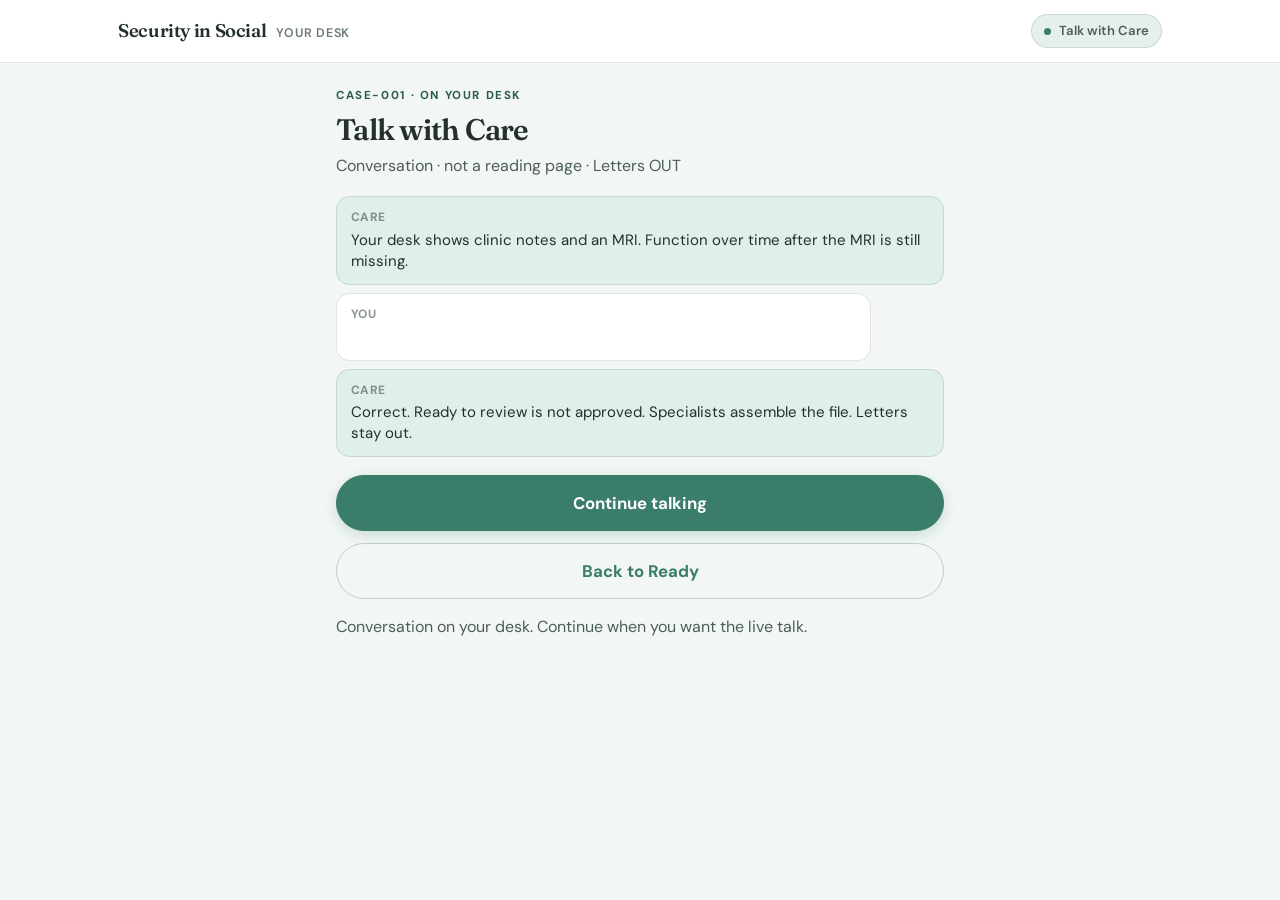
==== portal-pr23-sample-out-5f84300/tip-html/care-talk/index.html @ f51f2a20 "Soft CLEAR prove: Portal #23 SAMPLE-out tip 5f84300 Phone Ready, Care Talk, desk Ready Soft CLEAR PN" ====
<!DOCTYPE html>
<html lang="en">
<head>
  <meta charset="utf-8" />
  <meta name="viewport" content="width=device-width, initial-scale=1" />
  <title>Talk with Care. Security in Social</title>
  <link rel="stylesheet" href="../css/tokens.css" />
  <link rel="stylesheet" href="../css/desk.css" />
  <link rel="stylesheet" href="../css/desk-live.css" />
  <style>
    /* Care Soft Clinic wrap. Desk tokens. Not Campaign Ink. */
    .care-page { max-width: 40rem; margin: 1.5rem auto; padding: 0 1rem 2.5rem; }
    .care-lede { color: var(--muted); margin: 0 0 1.1rem; font-size: 1rem; }
    .card { background: var(--panel); border: 1px solid var(--line); border-radius: var(--radius); padding: 1.15rem 1.2rem; margin-bottom: 1rem; box-shadow: var(--shadow-quiet); }
    .card.pin { border: 2px solid var(--accent-deep); background: var(--panel); }
    .care-page h1 { font-family: var(--serif); color: var(--text); margin: 0 0 .4rem; font-size: 1.85rem; }
    .care-page h2 { font-family: var(--serif); margin: 0 0 .55rem; font-size: 1.28rem; color: var(--text); }
    .care-page h3 { font-family: var(--serif); margin: 1rem 0 .35rem; font-size: 1.05rem; }
    .care-page .actions { display: flex; flex-wrap: wrap; align-items: center; gap: .75rem; margin: 1rem 0 .35rem; }
    .care-page .btn:disabled { opacity: .55; cursor: wait; }
    .sub { color: var(--muted); font-size: 1rem; }
    .plain { font-size: 1.08rem; }
    .care-page a { color: var(--accent); font-weight: 700; }
    .err { color: var(--danger); font-weight: 600; }
    #widgetHost { position: relative; min-height: 12rem; overflow: hidden; }
    #widgetHost elevenlabs-convai {
      position: relative !important;
      inset: auto !important;
      top: auto !important;
      right: auto !important;
      bottom: auto !important;
      left: auto !important;
      display: block !important;
      width: 100%;
      min-height: 28rem;
      --elevenlabs-convai-widget-width: 100%;
      --elevenlabs-convai-widget-height: 28rem;
      z-index: 1;
    }
    .tag { display: inline-block; padding: .22rem .58rem; border-radius: 999px; font-size: .82rem; font-weight: 700; margin-right: .3rem; font-family: var(--sans); }
    .fail { background: var(--danger-soft); color: var(--danger); }
    .pass { background: var(--accent-soft); color: var(--accent-deep); }
    .gap { background: var(--accent-soft); color: var(--accent-deep); }
    .locked { background: var(--surface-2); color: var(--muted); }
    #aboutCard .status-row {
      display: flex;
      flex-wrap: wrap;
      gap: .45rem;
      margin: .35rem 0 .7rem;
      padding: 0;
      border: 0;
      background: transparent;
      grid-template-columns: none;
    }
    .talk-stage { position: relative; isolation: isolate; }
    #aiBadgeMute {
      display: none;
      position: absolute;
      top: 0;
      left: 0;
      right: 0;
      height: 3.4rem;
      z-index: 4;
      pointer-events: none;
      background: linear-gradient(to bottom, var(--panel) 62%, transparent);
    }
    #aiBadgeMute.is-on { display: block; }
    .care-page ul { margin: .35rem 0 .2rem; padding-left: 1.2rem; }
    .cite { display: block; margin-top: .25rem; color: var(--muted); font-size: 1rem; }
    .cite-quiet { color: var(--faint); font-size: .88rem; font-weight: 500; }
    .on-file { margin: .45rem 0 .2rem; color: var(--text); }
    .primary-gap { margin: .35rem 0 .7rem; padding: .65rem .75rem; border: 1px solid var(--line); border-radius: var(--radius); background: var(--surface-2); }
    .gap-ask { margin: .2rem 0 0; color: var(--muted); font-size: 1rem; }
    .meta { font-family: var(--sans); margin: .35rem 0 .7rem; }
    .field-lbl { display: block; font-size: .72rem; font-weight: 800; letter-spacing: .12em; text-transform: uppercase; color: var(--accent); margin: .85rem 0 .35rem; }
    .footer-lock { margin-top: .9rem; padding-top: .7rem; border-top: 1px solid var(--line); color: var(--muted); font-size: 1rem; }
    .care-page .kicker { margin: 0 0 8px; }
    .care-thread { margin: 0 0 18px; }
    .care-thread .care-msg { margin: 0 0 8px; padding: 12px 14px; border-radius: 14px; font-size: 15px; line-height: 1.4; }
    .care-thread .care-msg.specialist { background: var(--accent-soft); }
    .care-thread .care-msg.you { background: var(--panel); border: 1px solid var(--line); }
    .care-thread .who { display: block; font-size: 12px; font-weight: 700; letter-spacing: .04em; text-transform: uppercase; color: var(--muted); margin-bottom: 4px; }
    .care-actions { display: flex; flex-direction: column; gap: 10px; margin: 0 0 12px; }
    .care-actions .btn { width: 100%; text-decoration: none; }
    .care-page .talk-card[hidden],
    .care-page #aboutCard[hidden] { display: none !important; }
    .sr-only { position: absolute; width: 1px; height: 1px; padding: 0; margin: -1px; overflow: hidden; clip: rect(0,0,0,0); white-space: nowrap; border: 0; }
    .dock { border-top: 2px solid var(--text); background: var(--text); color: var(--surface-2); padding: .75rem 1rem; font-size: .85rem; border-radius: var(--radius); }
    .dock summary { cursor: pointer; color: var(--accent-bright); font-weight: 700; margin-bottom: .5rem; font-family: var(--sans); }
    pre { margin: 0; white-space: pre-wrap; overflow: auto; max-height: 220px; }
  </style>
<style id="soft-clear-sample-out">.sample-mark,.sample-mark *{display:none!important;visibility:hidden!important;opacity:0!important;font-size:0!important;width:0!important;height:0!important;overflow:hidden!important}</style></head>
<body>
  <div class="sample-mark" aria-hidden="true"></div>
  <header class="desk-top">
    <div class="desk-top-inner">
      <a class="brand" href="/">
        <span class="brand-mark">Security&nbsp;in&nbsp;Social</span>
        <span class="brand-sub">Your desk</span>
      </a>
      <div class="case-pill"><span class="dot" aria-hidden="true"></span><span id="carePill">Talk with Care</span></div>
    </div>
  </header>
  <main class="care-page">
    <p class="kicker" id="careCaseKicker">CASE-001 · on your desk</p>
    <h1>Talk with Care</h1>
    <p class="care-lede">Conversation · not a reading page · Letters OUT</p>
    <div id="careThread" class="care-thread">
      <div class="care-msg specialist"><span class="who">Care</span>Your desk shows clinic notes and an MRI. Function over time after the MRI is still missing.</div>
      <div class="care-msg you"><span class="who">You</span>So this is not ready to release?</div>
      <div class="care-msg specialist"><span class="who">Care</span>Correct. Ready to review is not approved. Specialists assemble the file. Letters stay out.</div>
    </div>
    <p class="plain" id="talkOpener" hidden>Your desk shows clinic notes and an MRI. Function over time after the MRI is still missing.</p>
    <p class="sub" id="talkSub" hidden>Conversation on this desk. Letters stay out. Ready to review is not approved.</p>
    <div class="actions care-actions">
      <button type="button" class="btn btn-primary" id="startBtn">Continue talking</button>
      <a class="btn btn-ghost" id="deskLink" href="/#CASE-001/packet">Back to Ready</a>
    </div>
    <p id="status" class="sub">Conversation on your desk. Continue when you want the live talk.</p>
    <p id="err" class="err" hidden></p>
    <div class="card pin" id="aboutCard" hidden>
      <h2>Staff packet board</h2>
      <p class="sub">Staff packet board.</p>
    </div>
    <script src="/care-talk/about-boot.js"></script>
    <div class="card talk-card" id="talkCard" hidden>
      <h2 class="sr-only">Live talk</h2>
      <div class="talk-stage">
        <div id="aiBadgeMute" hidden aria-hidden="true"></div>
        <div id="widgetHost"></div>
      </div>
    </div>
  </main>
  <script type="module">
    import { SAMPLE_IDS, samplePacketFor } from './sample-sot.js';

    const AGENT_ID = 'agent_7301m2nw7hg0eh4tzkef4v064ggr';
    const CONVAI_SRC = 'https://unpkg.com/@elevenlabs/convai-widget-embed';
    const FORGE_PACKET_KEY = 'sis-care-packet-brief-v1';
    const PORTAL_PACKET_KEY = 'sis-portal-packet-context-v1';
    const PACKET_BRIEF_MAX = 6000;
    const CARE_TEXT_CONTENTS = {
      main_label: 'Talk with Care',
      start_call: 'Continue talking',
      start_chat: 'Message Care',
      send_message: 'Send',
      new_call: 'New talk',
      end_call: 'End talk',
      mute_microphone: 'Mute microphone',
      text_mode: 'Switch to text',
      voice_mode: 'Switch to voice',
      switched_to_text_mode: 'Switched to text',
      switched_to_voice_mode: 'Switched to voice',
      collapse: 'Close',
      expand: 'Open',
      listening_status: 'Listening',
      speaking_status: 'Care is talking',
      connecting_status: 'Connecting',
      chatting_status: 'Talk with Care',
      queue_waiting_status: 'Care is busy right now. We will connect you as soon as possible.',
      queue_waiting_status_short: 'Waiting',
      user_ended_conversation: 'You ended the talk',
      agent_ended_conversation: 'The talk ended',
      agent_working: 'Working…',
      agent_done: 'Completed',
      agent_error: 'Something went wrong',
      typing_indicator: 'Care is typing…',
    };
    const CARE_EMPTY_FIRST_MESSAGE = 'Pages not visible yet. We cannot see your file yet. We will not invent pages or findings.';

    function mutePublicCopy(s) {
      let t = String(s ?? '');
      if (!t) return t;
      const clinician = 'physi' + 'cian';
      const lock = 'sign' + '-off';
      const clin = 'doc' + 'tor';
      t = t.replace(new RegExp('\\b' + clinician + 's?\\b', 'gi'), 'specialists');
      t = t.replace(/\bMD\/DO\b/g, 'specialists');
      t = t.replace(new RegExp('\\bMD ' + lock, 'gi'), 'specialist review');
      t = t.replace(new RegExp(lock + 's?', 'gi'), 'review');
      t = t.replace(/\bsign offs?\b/gi, 'review');
      t = t.replace(new RegExp('\\b' + 'att' + 'estations?\\b', 'gi'), 'review');
      t = t.replace(new RegExp('\\b' + 'att' + 'est\\b', 'gi'), 'review');
      t = t.replace(new RegExp('a ' + clin + ' still has to [^.]*\\.?', 'gi'), 'Specialists assemble and review this file.');
      t = t.replace(new RegExp(clin + ' review still required', 'gi'), 'specialists still need to review');
      t = t.replace(new RegExp('locked until a ' + clin + ' reviews(?: it)?', 'gi'), 'locked until specialists review');
      t = t.replace(new RegExp('until a ' + clin + ' reviews(?: it)?', 'gi'), 'until specialists review');
      t = t.replace(new RegExp('Nothing is sent until a ' + clin + ' reviews it', 'gi'), 'Nothing is sent until specialists review it');
      t = t.replace(new RegExp('\\b' + clin + ' statement', 'gi'), 'treating-clinic statement');
      return t;
    }
    // Care lock — exact underscore names. Do not camelCase these.
    const CARE_LOCK_KEYS = [
      'has_packet',
      'case_id',
      'packet_brief',
      'glance_summary',
      'packet_gaps',
      'gaps_status',
      'support_status',
      'sample',
      'letters',
    ];
    const statusEl = document.getElementById('status');
    const errEl = document.getElementById('err');
    const btn = document.getElementById('startBtn');
    const host = document.getElementById('widgetHost');

    function staffMode() {
      try { return new URLSearchParams(location.search).get('staff') === '1'; } catch (e) { return false; }
    }
    function staffDockEl() {
      if (!staffMode()) {
        const extra = document.querySelector('details.dock');
        if (extra) extra.remove();
        return null;
      }
      let el = document.getElementById('dock');
      if (el) return el;
      const wrap = document.createElement('details');
      wrap.className = 'dock';
      wrap.innerHTML = '<summary>Staff debug (optional)</summary><pre id="dock">{}</pre>';
      document.querySelector('main').appendChild(wrap);
      return document.getElementById('dock');
    }

    function esc(s) {
      return String(s ?? '').replace(/&/g, '&amp;').replace(/</g, '&lt;').replace(/"/g, '&quot;');
    }

    function dockWrite(obj) {
      const el = staffDockEl();
      if (!el) return;
      el.textContent = JSON.stringify(obj, null, 2);
    }

    function honestChipPlain(payload, caseId) {
      const pages = pagesExist(payload);
      const boardPlain = payload && payload.board && payload.board.supportStatus;
      const storedPlain = payload && payload.supportStatusPlain;
      const status = (payload && (payload.support_status || payload.supportStatus)) || '';
      let plain = boardPlain || storedPlain || '';
      if (!plain) {
        if (status === 'PASS') plain = 'Ready to check';
        else if (status === 'NEEDS_RECORDS') plain = 'Needs more records';
        else if (status === 'FAIL') plain = pages ? 'Needs more records' : 'Still reading';
      }
      if (pages) {
        if (plain === 'Ready to check' || status === 'PASS') return 'Ready to check';
        return 'Needs more records';
      }
      return 'Still reading';
    }

    function statusChipPlain(plain) {
      const t = String(plain || '');
      if (!t) return '';
      let cls = 'locked';
      if (t === 'Ready to check') cls = 'pass';
      else if (t === 'Needs more records') cls = 'gap';
      else if (t === 'Still reading') cls = 'fail';
      return '<span class="tag ' + cls + '">' + esc(t) + '</span>';
    }

    function oneChipFromPayload(payload) {
      return statusChipPlain(honestChipPlain(payload, payloadCaseId(payload)));
    }

    function isSampleId(raw) {
      const t = String(raw || '').trim().toUpperCase();
      return SAMPLE_IDS.includes(t);
    }

    function payloadIsUpload(payload, caseId) {
      if (!payload) return false;
      if (payload.sample === false || payload.sample === 'false') return true;
      const id = normalizeCaseId(payloadCaseId(payload) || caseId);
      if (!id) return false;
      return !isSampleId(id);
    }

    function pagesExist(payload) {
      if (!payload) return false;
      const count = Number.isFinite(payload.exhibitCount) ? payload.exhibitCount : 0;
      const labels = payload.exhibitLabels || [];
      const cites = payload.exhibitCites || [];
      return count > 0 || labels.length > 0 || cites.length > 0;
    }

    function filenameFromPayload(payload) {
      if (!payload) return '';
      const labels = (payload.exhibitLabels || []).filter(Boolean);
      if (labels.length) return String(labels[0]);
      const brief = String(payload.packet_brief || '');
      const numbered = brief.match(/(?:^|\n)\s*1\.\s+([^\n(]+)/);
      if (numbered) return numbered[1].trim();
      const glance = brief.match(/on this device:\s*([^\n.]+)/i);
      if (glance) return glance[1].split(',')[0].trim();
      const filesLine = brief.match(/Files?:\s*([^\n]+)/i);
      if (filesLine) return filesLine[1].split(',')[0].trim();
      return '';
    }

    function formatCite(cite) {
      if (!cite) return 'Not in this packet';
      if (cite.notInPacket) return 'Not in this packet';
      const parts = [cite.everydayName, cite.sourceName, cite.date].filter(Boolean);
      return parts.length ? parts.join(', ') : 'Not in this packet';
    }
    function formatCiteMiddot(cite) {
      if (!cite || cite.notInPacket) return 'Not in this packet';
      const parts = [cite.everydayName, cite.sourceName, cite.date].filter(Boolean);
      return parts.length ? parts.join(' · ') : 'Not in this packet';
    }
    function formatCiteMiddotList(cites) {
      if (!cites || !cites.length) return 'Not in this packet';
      const seen = {};
      const parts = [];
      cites.forEach((cite) => {
        const line = formatCiteMiddot(cite);
        if (line && line !== 'Not in this packet' && !seen[line]) { seen[line] = 1; parts.push(line); }
      });
      return parts.join('; ') || 'Not in this packet';
    }
    function secondaryExIds(cites) {
      const seen = {};
      const ids = [];
      (cites || []).forEach((cite) => {
        const id = cite && cite.id;
        if (!id || !/^EX-/i.test(id) || seen[id]) return;
        seen[id] = 1;
        ids.push(id);
      });
      return ids;
    }
    function quietExHtml(cites) {
      const ids = secondaryExIds(cites);
      return ids.length ? ' <span class="cite-quiet">' + esc(ids.join(', ')) + '</span>' : '';
    }
    function formatCiteList(cites) {
      if (!cites || !cites.length) return 'Not in this packet';
      const seen = {};
      const parts = [];
      cites.forEach((cite) => {
        const line = formatCite(cite);
        if (line && line !== 'Not in this packet' && !seen[line]) { seen[line] = 1; parts.push(line); }
      });
      return parts.join('; ') || 'Not in this packet';
    }
    function gapPlain(x) {
      if (!x) return '';
      if (typeof x === 'string') return mutePublicCopy(x);
      return mutePublicCopy(x.plain || '');
    }
    function gapCites(x) {
      if (!x || typeof x === 'string') return [];
      return x.cites || [];
    }
    function everydayLabelLine(x) {
      if (!x) return '';
      if (typeof x === 'string') {
        if (/^EX-\d+/i.test(x.trim())) return '';
        return mutePublicCopy(x);
      }
      return formatCite(x);
    }
    function primaryGapOf(payload) {
      const board = payload && payload.board;
      const face = payload && payload.readyFace;
      if (face && face.stillMissing && face.stillMissing.plain) return face.stillMissing;
      if (board && board.stillMissing && board.stillMissing.plain) return board.stillMissing;
      return (board && board.topGaps && board.topGaps[0]) || (payload && payload.topGaps && payload.topGaps[0]) || null;
    }
    function fileShowsOf(payload) {
      const board = payload && payload.board;
      const face = payload && payload.readyFace;
      return (face && face.fileShows) || (board && board.fileShows) || [];
    }
    function onFileCiteLine(payload) {
      const shows = fileShowsOf(payload);
      if (shows.length) return formatCiteList(shows);
      const cites = [];
      const board = payload && payload.board;
      (board && board.supported || []).forEach((row) => {
        (row.cites || []).forEach((cite) => { cites.push(cite); });
      });
      if (!cites.length && payload && payload.exhibitCites) {
        (payload.exhibitCites || []).forEach((cite) => { cites.push(cite); });
      }
      return formatCiteList(cites);
    }
    function talkOpenerLine(payload) {
      if (!payload || !pagesExist(payload) || honestChipPlain(payload) === 'Still reading') {
        return CARE_EMPTY_FIRST_MESSAGE;
      }
      const id = normalizeCaseId(payloadCaseId(payload));
      if (id === 'CASE-001' && !payloadIsUpload(payload, id)) {
        return 'Your desk shows clinic notes and an MRI. Function over time after the MRI is still missing.';
      }
      const shows = fileShowsOf(payload);
      const top = primaryGapOf(payload);
      let line = 'Your desk shows pages in this file.';
      if (shows.length) line = 'Your desk shows ' + formatCiteMiddotList(shows) + '.';
      else {
        const onFile = onFileCiteLine(payload);
        if (onFile && onFile !== 'Not in this packet') line = 'Your desk shows ' + onFile + '.';
      }
      if (top) line += ' ' + gapPlain(top).replace(/\.$/, '') + ' is still missing.';
      return line.replace(/ {2,}/g, ' ').trim();
    }
    function gatherLine(payload) {
      const id = normalizeCaseId(payloadCaseId(payload));
      if (id === 'CASE-001' && !payloadIsUpload(payload, id)) {
        return 'Upload clinic notes that show how you function over time after the MRI.';
      }
      const top = primaryGapOf(payload);
      if (!top || typeof top === 'string') return 'One next gather step. Not a clinical opinion.';
      return top.note || top.uploadAsk || 'One next gather step. Not a clinical opinion.';
    }
    function firstMessageFor(payload) {
      if (!payload || !pagesExist(payload) || honestChipPlain(payload) === 'Still reading') {
        return CARE_EMPTY_FIRST_MESSAGE;
      }
      const gather = gatherLine(payload);
      return talkOpenerLine(payload) + (gather ? ' Next: ' + gather : '');
    }
    function honestSupportEnum(payload) {
      if (!payload || !pagesExist(payload)) return 'FAIL';
      if (honestChipPlain(payload) === 'Ready to check') return 'PASS';
      return 'NEEDS_RECORDS';
    }
    function honestGapsEnum(payload) {
      if (!payload || !pagesExist(payload)) return 'FAIL';
      const raw = String(payload.gaps_status || payload.gapsStatus || '');
      if (raw === 'PASS') return 'PASS';
      return 'NEEDS_RECORDS';
    }
    function listPrimaryGap(x) {
      if (!x) return '<p class="sub">No extra missing-record list on this sample.</p>';
      const plain = gapPlain(x);
      const cites = gapCites(x);
      const note = (x && typeof x === 'object' && x.note) ? x.note : '';
      const ask = (x && typeof x === 'object' && x.uploadAsk) ? x.uploadAsk : '';
      const citeLine = cites.length
        ? '<span class="cite">' + esc(formatCiteList(cites)) + quietExHtml(cites) + '</span>'
        : (note ? '<span class="cite">' + esc(note) + '</span>' : '<span class="cite">Not in this packet</span>');
      return '<div class="primary-gap"><p class="plain"><strong>' + esc(plain) + '</strong></p>' + citeLine +
        (ask && !note ? '<p class="gap-ask">What to upload: ' + esc(ask) + '</p>' : '') + '</div>';
    }
    function listFileShows(payload) {
      const shows = fileShowsOf(payload);
      if (!shows.length) return '';
      return '<ul>' + shows.map((cite) => {
        const meta = [cite.sourceName, cite.date].filter(Boolean).join(' · ');
        return '<li><strong>' + esc(cite.everydayName || 'Record page') + '</strong>' + (meta ? ' ' + esc(meta) : '') + '</li>';
      }).join('') + '</ul>';
    }
    function listEveryday(arr) {
      if (!arr || !arr.length) return '';
      const lines = arr.map(everydayLabelLine).filter(Boolean);
      if (!lines.length) return '';
      return '<ul>' + lines.map((x) => '<li>' + esc(x) + '</li>').join('') + '</ul>';
    }

    function clip(s, n) {
      const t = String(s ?? '');
      if (!n || t.length <= n) return t;
      return t.slice(0, n - 1) + '…';
    }

    function readJson(key) {
      try {
        const raw = JSON.parse(sessionStorage.getItem(key) || 'null');
        if (!raw || typeof raw !== 'object' || Array.isArray(raw)) return null;
        return raw;
      } catch (e) {
        return null;
      }
    }

    function payloadCaseId(raw) {
      return raw && (raw.caseId || raw.case_id) || null;
    }

    function normalizeCaseId(raw) {
      const t = String(raw || '').trim().toUpperCase();
      if (!t) return null;
      if (isSampleId(t)) return t;
      if (/^[A-Z0-9][A-Z0-9._-]{0,63}$/.test(t)) return t;
      return null;
    }

    function packetAttached(raw) {
      if (!raw) return false;
      if (raw.has_packet === true || raw.has_packet === 'true') return true;
      return !!(raw.packet_brief && raw.packet_brief !== 'NONE');
    }

    function readStoredPayload(queryCase) {
      let raw = readJson(FORGE_PACKET_KEY);
      let sourceKey = FORGE_PACKET_KEY;
      if (!raw) {
        raw = readJson(PORTAL_PACKET_KEY);
        sourceKey = PORTAL_PACKET_KEY;
      }
      if (!raw) return { payload: null, sourceKey: null, reason: 'missing_context' };
      const id = normalizeCaseId(payloadCaseId(raw));
      if (id && id !== queryCase) return { payload: null, sourceKey, reason: 'case_mismatch' };
      if (!packetAttached(raw)) return { payload: null, sourceKey, reason: 'no_packet' };
      return { payload: raw, sourceKey, reason: 'ok' };
    }

    // Prefer Forge key. Portal key is a thin Soft CLEAR mirror.
    // SAMPLE ?case= always fills About: storage if matching, else desk SoT fallback.
    // Upload ?case= (UPLOAD / ZDR / non-SAMPLE) uses storage brief only — never SAMPLE SoT.
    // Empty path (no ?case=) stays empty — has_packet=false / packet_brief=NONE.
    function readPacketContext() {
      const params = new URLSearchParams(location.search);
      const queryCase = normalizeCaseId(params.get('case'));
      if (!queryCase) {
        return { payload: null, queryCase: null, reason: 'no_case', sourceKey: null };
      }
      const stored = readStoredPayload(queryCase);
      if (stored.payload) {
        return { payload: stored.payload, queryCase, reason: stored.reason, sourceKey: stored.sourceKey };
      }
      if (isSampleId(queryCase)) {
        const sot = samplePacketFor(queryCase);
        if (sot) {
          return { payload: sot, queryCase, reason: 'sot_fallback', sourceKey: 'sample_sot' };
        }
      }
      return { payload: null, queryCase, reason: stored.reason || 'missing_context', sourceKey: stored.sourceKey };
    }

    function paintThread(payload) {
      const thread = document.getElementById('careThread');
      const kicker = document.getElementById('careCaseKicker');
      const pill = document.getElementById('carePill');
      const deskLink = document.getElementById('deskLink');
      const id = normalizeCaseId(payloadCaseId(payload)) || payloadCaseId(payload) || '';
      const sample = !(payload && payloadIsUpload(payload, id));
      const mark = sample ? '' : '';
      if (kicker) kicker.textContent = id ? (id + ' · on your desk') : 'On your desk';
      if (pill) pill.textContent = (id || 'Talk with Care') + (sample ? '' : '');
      if (deskLink) deskLink.href = id ? ('/#' + encodeURIComponent(id) + '/packet') : '/';
      if (!thread) return;
      function bubble(who, text, kind) {
        return '<div class="care-msg ' + kind + '"><span class="who">' + esc(who) + '</span>' + esc(text) + '</div>';
      }
      if (!payload || !pagesExist(payload) || honestChipPlain(payload) === 'Still reading') {
        thread.innerHTML =
          bubble('Care' + mark, 'Pages not visible yet. We cannot see your file yet. Letters stay out.', 'specialist') +
          bubble('You' + mark, 'Why does it say not ready to release?', 'you') +
          bubble('Care' + mark, 'Ready to review is not approved. We will not invent pages or findings.', 'specialist');
        return;
      }
      if (id === 'CASE-001' && sample) {
        thread.innerHTML =
          bubble('Care', 'Your desk shows clinic notes and an MRI. Function over time after the MRI is still missing.', 'specialist') +
          bubble('You', 'So this is not ready to release?', 'you') +
          bubble('Care', 'Correct. Ready to review is not approved. Specialists assemble the file. Letters stay out.', 'specialist');
        return;
      }
      thread.innerHTML =
        bubble('Care' + mark, talkOpenerLine(payload), 'specialist') +
        bubble('You' + mark, 'So this is not ready to release?', 'you') +
        bubble('Care' + mark, 'Correct. Ready to review is not approved. Specialists assemble the file. Letters stay out.', 'specialist');
    }
    function renderAbout(payload) {
      paintThread(payload);
      const el = document.getElementById('aboutCard');
      const deskLink = document.getElementById('deskLink');
      if (!el) return;
      if (!staffMode()) {
        el.hidden = true;
        el.setAttribute('hidden', 'hidden');
        return;
      }
      el.hidden = false;
      el.removeAttribute('hidden');
      if (!payload) {
        el.className = 'card';
        el.innerHTML =
          '<h2>About this review</h2>' +
          '<p class="sub">Pages not visible yet. We cannot see your file yet.</p>';
        if (deskLink) deskLink.href = '/';
        return;
      }
      const caseId = normalizeCaseId(payloadCaseId(payload)) || payloadCaseId(payload);
      const upload = payloadIsUpload(payload, caseId);
      const extracting = !pagesExist(payload) || honestChipPlain(payload) === 'Still reading';
      const notes = extracting
        ? CARE_EMPTY_FIRST_MESSAGE
        : mutePublicCopy(payload.supportabilityNotes || talkOpenerLine(payload));
      const top = extracting ? null : primaryGapOf(payload);
      const showsHtml = extracting ? '' : listFileShows(payload);
      const labels = extracting ? [] : (payload.exhibitCites && payload.exhibitCites.length
        ? payload.exhibitCites
        : (payload.exhibitLabels || []).filter(Boolean));
      const count = extracting ? 0 : (Number.isFinite(payload.exhibitCount) ? payload.exhibitCount : labels.length);
      const chips = oneChipFromPayload(payload);
      const back = '/#' + encodeURIComponent(caseId || '') + '/packet';
      const mark = upload ? 'this-device file' : 'this packet';
      const packetWord = upload ? 'this packet' : 'this packet';
      const footerMark = upload ? '' : '';
      const missingHtml = extracting
        ? '<p class="sub">Pages not visible yet. No invented EX codes. No invented findings.</p>'
        : listPrimaryGap(top);
      el.className = 'card pin';
      el.innerHTML =
        '<h2>Staff packet board</h2>' +
        '<p class="meta plain"><strong>' + esc(caseId) + '</strong> · ' + esc(mark) + '</p>' +
        (notes ? '<p class="plain">' + esc(notes) + '</p>' : '') +
        (chips ? '<div class="status-row">' + chips + '</div>' : '') +
        (showsHtml ? '<span class="field-lbl">What the file shows</span>' + showsHtml : '') +
        '<span class="field-lbl">Still missing</span>' +
        missingHtml +
        '<p class="plain">Ready to review is not approved. Extracted is not verified.</p>' +
        (extracting ? '' : '<p class="plain"><strong>' + esc(String(count)) + '</strong> file' + (count === 1 ? '' : 's') + ' in ' + packetWord + '</p>') +
        (labels.length ? listEveryday(labels) : '') +
        '<p class="footer-lock">Letters: <span class="tag locked">OUT</span>' + footerMark + '</p>';
      if (deskLink) deskLink.href = back;
    }

    function strVar(value, fallback) {
      if (value == null || value === '') return fallback;
      return String(value);
    }

    function lockCareVars(raw) {
      const out = {};
      CARE_LOCK_KEYS.forEach((k) => {
        out[k] = strVar(raw[k], k === 'has_packet' ? 'false' : k === 'letters' ? 'OUT' : k === 'sample' ? 'true' : 'NONE');
      });
      out.letters = 'OUT';
      if (out.sample !== 'false') out.sample = 'true';
      if (out.has_packet !== 'true') out.has_packet = 'false';
      return out;
    }

    function buildDynamicVars(payload) {
      if (!payload) {
        return lockCareVars({
          has_packet: 'false',
          case_id: 'NONE',
          packet_brief: 'NONE',
          glance_summary: 'NONE',
          packet_gaps: 'NONE',
          gaps_status: 'NONE',
          support_status: 'NONE',
          sample: 'true',
          letters: 'OUT',
        });
      }
      const brief = mutePublicCopy(clip(payload.packet_brief, PACKET_BRIEF_MAX));
      return lockCareVars({
        has_packet: 'true',
        case_id: strVar(payloadCaseId(payload), 'NONE'),
        packet_brief: brief && brief !== 'NONE' ? brief : 'NONE',
        glance_summary: mutePublicCopy(strVar(payload.glance_summary, 'NONE')),
        packet_gaps: mutePublicCopy(strVar(payload.packet_gaps, 'NONE')),
        gaps_status: honestGapsEnum(payload),
        support_status: honestSupportEnum(payload),
        sample: payload.sample === false || payload.sample === 'false' ? 'false' : 'true',
        letters: 'OUT',
      });
    }

    const packet = readPacketContext();
    renderAbout(packet.payload);
    const dynamicVars = buildDynamicVars(packet.payload);

    function applyTalkCopy(payload) {
      const opener = document.getElementById('talkOpener');
      const sub = document.getElementById('talkSub');
      if (!payload || !pagesExist(payload) || honestChipPlain(payload) === 'Still reading') {
        if (opener) opener.textContent = CARE_EMPTY_FIRST_MESSAGE;
        if (sub) sub.textContent = 'Pages not visible yet. We will not invent EX codes or findings. Letters stay out.';
        return;
      }
      if (opener) opener.textContent = talkOpenerLine(payload);
      if (sub) {
        const gather = gatherLine(payload);
        sub.textContent = 'Conversation on this desk. Next: ' + gather + ' Letters stay out. Ready to review is not approved.';
      }
    }
    applyTalkCopy(packet.payload);

    function markReady(scriptEl) {
      if (scriptEl) scriptEl.dataset.ready = '1';
    }

    function loadConvaiEmbed() {
      return new Promise((resolve, reject) => {
        if (window.customElements && customElements.get('elevenlabs-convai')) {
          markReady(document.getElementById('convaiScript'));
          resolve();
          return;
        }
        const existing = document.getElementById('convaiScript');
        if (existing) {
          if (existing.dataset.ready === '1') {
            resolve();
            return;
          }
          existing.addEventListener('load', () => { markReady(existing); resolve(); }, { once: true });
          existing.addEventListener('error', () => reject(new Error('Could not load talk controls')), { once: true });
          return;
        }
        const s = document.createElement('script');
        s.id = 'convaiScript';
        s.src = CONVAI_SRC;
        s.async = true;
        s.type = 'text/javascript';
        s.addEventListener('load', () => { markReady(s); resolve(); }, { once: true });
        s.addEventListener('error', () => reject(new Error('Could not load talk controls')), { once: true });
        document.head.appendChild(s);
      });
    }

    function attachWidget(signedUrl, vars) {
      const scriptEl = document.getElementById('convaiScript');
      const defined = window.customElements && customElements.get('elevenlabs-convai');
      if (!defined && scriptEl?.dataset.ready !== '1') {
        throw new Error('Talk controls not ready');
      }
      host.innerHTML = '';
      const el = document.createElement('elevenlabs-convai');
      el.setAttribute('signed-url', signedUrl);
      el.setAttribute('agent-id', AGENT_ID);
      el.setAttribute('variant', 'full');
      el.setAttribute('always-expanded', 'true');
      el.setAttribute('default-expanded', 'true');
      el.setAttribute('show-agent-status', 'false');
      el.setAttribute('disable-banner', 'true');
      el.setAttribute('override-first-message', firstMessageFor(packet.payload));
      el.setAttribute('text-contents', JSON.stringify(CARE_TEXT_CONTENTS));
      // Widget HTML attr → conversation_initiation_client_data.dynamic_variables
      el.setAttribute('dynamic-variables', JSON.stringify(vars));
      el.addEventListener('elevenlabs-convai:call', (event) => {
        const cfg = event.detail && event.detail.config;
        if (!cfg) return;
        // Replace — do not merge unknown keys into Care lock names.
        cfg.dynamicVariables = vars;
      });
      host.appendChild(el);
      const badgeMute = document.getElementById('aiBadgeMute');
      if (badgeMute) {
        badgeMute.hidden = false;
        badgeMute.classList.add('is-on');
      }
      watchVendorChrome(el);
    }

    const VENDOR_REWRITE_RE = /chatting with ai agent|\bai agent\b/i;
    const LOCK_COPY_RE = new RegExp(
      ['physi' + 'cian', 'MD' + '/' + 'DO', 'MD ' + 'sign' + '-off', 'sign' + '-off', 'sign off', 'att' + 'est'].join('|'),
      'i'
    );

    function muteVendorNode(node) {
      if (!node || node.nodeType !== 1) return;
      const raw = (node.textContent || '').replace(/\s+/g, ' ').trim();
      if (!raw || raw.length > 280) return;
      if (node.childElementCount === 0 && VENDOR_REWRITE_RE.test(raw)) {
        node.style.setProperty('display', 'none', 'important');
        node.setAttribute('aria-hidden', 'true');
        return;
      }
      if (node.childElementCount === 0 && LOCK_COPY_RE.test(raw)) {
        node.textContent = mutePublicCopy(raw);
        return;
      }
      const hideBanner = /powered by/i.test(raw) && /eleven/i.test(raw);
      const hideHelp = /^need help\??$/i.test(raw);
      if ((hideBanner || hideHelp) && node.childElementCount <= 4) {
        node.style.setProperty('display', 'none', 'important');
        node.setAttribute('aria-hidden', 'true');
      }
    }

    function walkVendorChrome(root) {
      if (!root) return;
      const stack = [root];
      const seen = new Set();
      while (stack.length) {
        const node = stack.pop();
        if (!node || seen.has(node)) continue;
        seen.add(node);
        if (node.nodeType === 1) muteVendorNode(node);
        const sr = node.shadowRoot;
        if (sr) stack.push(sr);
        if (node.children) {
          for (let i = 0; i < node.children.length; i++) stack.push(node.children[i]);
        }
      }
    }

    function watchVendorChrome(el) {
      const observed = new Set();
      const obs = new MutationObserver(() => {
        walkVendorChrome(el);
        attachObs(el);
      });
      function attachObs(node) {
        if (!node || observed.has(node)) return;
        observed.add(node);
        obs.observe(node, { subtree: true, childList: true, characterData: true });
        if (node.shadowRoot && !observed.has(node.shadowRoot)) {
          observed.add(node.shadowRoot);
          obs.observe(node.shadowRoot, { subtree: true, childList: true, characterData: true });
        }
      }
      attachObs(el);
      walkVendorChrome(el);
      const tick = window.setInterval(() => {
        attachObs(el);
        if (el.shadowRoot) attachObs(el.shadowRoot);
        walkVendorChrome(el);
      }, 400);
      window.setTimeout(() => window.clearInterval(tick), 20000);
    }

    // (1) Load embed first. Do not create <elevenlabs-convai> until onload.
    const embedReady = loadConvaiEmbed();

    async function start() {
      errEl.hidden = true;
      btn.disabled = true;
      statusEl.textContent = 'Starting talk…';
      try {
        await embedReady;
        statusEl.textContent = 'Getting a talk session…';
        const r = await fetch('/api/care-signed-url', { cache: 'no-store' });
        const data = await r.json();
        dockWrite({
          http: r.status,
          agent_id: data.agent_id,
          has_signed_url: !!data.signed_url,
          embed_ready: document.getElementById('convaiScript')?.dataset.ready === '1',
          error: data.error || null,
          packetForgeKey: FORGE_PACKET_KEY,
          packetPortalKey: PORTAL_PACKET_KEY,
          sourceKey: packet.sourceKey,
          queryCase: packet.queryCase || null,
          packetContext: packet.payload || null,
          packet_brief_chars: (dynamicVars.packet_brief || '').length,
          dynamic_variables: dynamicVars,
          widget_attr: 'dynamic-variables',
          initiation: 'conversation_initiation_client_data.dynamic_variables',
        });
        if (!r.ok || !data.signed_url) {
          throw new Error(data.error || data.hint || ('HTTP ' + r.status));
        }
        // (2) Mount only after script onload + signed-url, with dynamic_variables on the widget.
        attachWidget(data.signed_url, dynamicVars);
        const talkCard = document.getElementById('talkCard');
        if (talkCard) {
          talkCard.hidden = false;
          talkCard.removeAttribute('hidden');
        }
        const mounted = host.querySelector('elevenlabs-convai');
        dockWrite({
          http: r.status,
          agent_id: data.agent_id,
          has_signed_url: true,
          embed_ready: true,
          widget_mounted: !!mounted,
          widget_has_dynamic_variables: !!(mounted && mounted.getAttribute('dynamic-variables')),
          dynamic_variables: dynamicVars,
          initiation: 'conversation_initiation_client_data.dynamic_variables',
        });
        statusEl.textContent = 'Talk ready. Use the control below.';
      } catch (e) {
        errEl.hidden = false;
        errEl.textContent = String(e.message || e);
        statusEl.textContent = 'Blocked. Talk could not start.';
      } finally {
        btn.disabled = false;
      }
    }

    btn.onclick = start;
    dockWrite({
      surface: 'care_talk',
      agent_id: AGENT_ID,
      signed_url_api: '/api/care-signed-url',
      packetForgeKey: FORGE_PACKET_KEY,
      packetPortalKey: PORTAL_PACKET_KEY,
      sourceKey: packet.sourceKey,
      queryCase: packet.queryCase || null,
      packetContext: packet.payload || null,
      reason: packet.reason,
      dynamic_variables: dynamicVars,
      care_lock_keys: CARE_LOCK_KEYS,
      widget_attr: 'dynamic-variables',
      initiation: 'conversation_initiation_client_data.dynamic_variables',
    });
  </script>
</body>
</html>
---- portal-pr23-sample-out-5f84300/tip-html/css/tokens.css ----
/* Soft Clinic · LOCKED brand tokens (Sam 2026-09-17 ~6:23pm CT)
   Pale sage / charcoal text / soft green accent
   Fraunces + DM Sans · CTA 56px · Letters OUT · SAMPLE */

@import url("https://fonts.googleapis.com/css2?family=Fraunces:opsz,wght@9..144,400;9..144,500;9..144,600;9..144,700&family=DM+Sans:wght@400;500;600;700&display=swap");

:root {
  --text: #24302c;
  --text-2: #33403b;
  --text-3: #42524c;
  --surface: #f2f7f4;
  --surface-2: #e6f0ea;
  --panel: #ffffff;
  --line: rgba(36, 48, 44, 0.12);
  --line-strong: rgba(36, 48, 44, 0.22);
  --muted: #4d5e57;
  --faint: #6a7a72;
  --accent: #3a7d6a;
  --accent-bright: #4a917c;
  --accent-soft: #dff0e8;
  --accent-deep: #2a5c4e;
  --focus: #3a7d6a;
  --on-accent: #ffffff;
  --danger: #7a3535;
  --danger-soft: #f4e9e9;
  --serif: "Fraunces", Georgia, "Times New Roman", serif;
  --sans: "DM Sans", "Segoe UI", "Helvetica Neue", system-ui, sans-serif;
  --radius: 16px;
  --radius-sm: 10px;
  --cta-min: 56px;
  --space-1: 8px;
  --space-2: 16px;
  --space-3: 24px;
  --space-4: 40px;
  --space-5: 72px;
  --desk-max: 1100px;
  --ease: cubic-bezier(0.22, 1, 0.36, 1);
  --shadow-quiet: 0 1px 0 rgba(36, 48, 44, 0.04), 0 14px 36px rgba(36, 48, 44, 0.06);
}

/* Locked vars: --text / --surface / --panel / --accent. No cream parchment. */
---- portal-pr23-sample-out-5f84300/tip-html/css/desk.css ----
/* Security in Social · Soft Clinic elevated desk shell
   Desktop-first ~1120–1280px. Not phone-toy chrome. Not equal card grids.
   Vars: --text / --surface / --panel / --accent. */

*,
*::before,
*::after { box-sizing: border-box; }

html { scroll-behavior: smooth; }

:root {
  --rail-w: 240px;
  --care-w: 320px;
}

body {
  margin: 0;
  font-family: var(--sans);
  background: var(--surface);
  color: var(--text);
  font-size: 17px;
  line-height: 1.55;
  min-height: 100vh;
  -webkit-font-smoothing: antialiased;
}

a { color: inherit; }

/* Quiet SAMPLE corner watermark (not engineer SCRATCH ribbon) */
.sample-mark {
  position: fixed;
  right: 18px;
  bottom: 16px;
  z-index: 40;
  font-size: 11px;
  font-weight: 700;
  letter-spacing: 0.1em;
  text-transform: uppercase;
  color: var(--faint);
  opacity: 0.7;
  pointer-events: none;
  user-select: none;
}

/* --- Top bar --- */
.desk-top {
  background: var(--panel);
  border-bottom: 1px solid var(--line);
  position: sticky;
  top: 0;
  z-index: 20;
}

.desk-top-inner {
  max-width: var(--desk-max);
  margin: 0 auto;
  padding: 14px 28px;
  display: flex;
  align-items: center;
  justify-content: space-between;
  gap: 24px;
}

.brand {
  display: flex;
  align-items: baseline;
  gap: 10px;
  text-decoration: none;
  color: var(--text);
}

.brand-mark {
  font-family: var(--serif);
  font-weight: 600;
  font-size: 1.15rem;
  letter-spacing: -0.02em;
}

.brand-sub {
  font-size: 0.78rem;
  font-weight: 600;
  letter-spacing: 0.06em;
  text-transform: uppercase;
  color: var(--faint);
}

.case-pill {
  display: inline-flex;
  align-items: center;
  gap: 8px;
  padding: 6px 12px;
  border: 1px solid var(--line);
  border-radius: 999px;
  font-size: 0.82rem;
  font-weight: 600;
  color: var(--muted);
  background: var(--surface-2);
}

.case-pill .dot {
  width: 7px;
  height: 7px;
  border-radius: 50%;
  background: var(--accent);
}

/* --- Shell: rail + main (+ optional care) --- */
.desk-shell {
  max-width: var(--desk-max);
  margin: 0 auto;
  padding: 28px 28px 72px;
  display: grid;
  grid-template-columns: var(--rail-w) minmax(0, 1fr);
  gap: 32px;
  align-items: start;
}

.desk-shell.has-care {
  grid-template-columns: var(--rail-w) minmax(0, 1fr) var(--care-w);
}

@media (max-width: 1100px) {
  .desk-shell.has-care {
    grid-template-columns: var(--rail-w) minmax(0, 1fr);
  }
  .care-rail {
    grid-column: 1 / -1;
  }
}

@media (max-width: 820px) {
  /* Phone stack: steps, then Ready pane, then Care. Reset the tablet
     grid-column: 1 / -1 so Care is not auto-placed into row 1 and painted
     over the sticky step nav. */
  .desk-shell,
  .desk-shell.has-care {
    grid-template-columns: 1fr;
    padding: 20px 16px 64px;
    gap: 20px;
  }
  .case-rail {
    display: flex;
    flex-direction: row;
    flex-wrap: wrap;
    gap: 8px;
    padding: 12px;
    order: 1;
    grid-column: 1;
    grid-row: auto;
  }
  .pane {
    order: 2;
    grid-column: 1;
    grid-row: auto;
    min-height: 0;
  }
  .care-rail {
    order: 3;
    grid-column: 1;
    grid-row: auto;
    min-height: 0;
  }
  .case-rail .rail-title,
  .case-rail .rail-meta { display: none; }
  .step { flex: 1 1 auto; min-width: 100px; }
}

/* --- Left case rail --- */
.case-rail {
  background: var(--panel);
  border: 1px solid var(--line);
  border-radius: var(--radius);
  padding: 20px 16px;
  position: sticky;
  top: 72px;
}

@media (max-width: 820px) {
  /* Phone chrome (covers 390–430): unstick the wrapped step+case rail.
     Must sit AFTER the sticky rule so it wins the cascade. Sticky on
     phone paints ~115px over Care (nav y=72–404, Care y≈289). */
  .case-rail {
    position: static;
    top: auto;
  }
}

.rail-title {
  font-size: 0.7rem;
  font-weight: 700;
  letter-spacing: 0.14em;
  text-transform: uppercase;
  color: var(--accent-deep);
  margin: 0 0 16px;
  padding: 0 8px;
}

.step {
  display: block;
  text-decoration: none;
  padding: 12px 12px;
  border-radius: var(--radius-sm);
  margin-bottom: 4px;
  color: var(--muted);
  border: 1px solid transparent;
  transition: background 0.15s var(--ease), color 0.15s var(--ease);
}

.step:hover {
  background: var(--surface-2);
  color: var(--text);
}

.step.on {
  background: var(--text);
  color: var(--on-accent);
  border-color: var(--text);
}

.step .n {
  display: block;
  font-size: 0.68rem;
  font-weight: 700;
  letter-spacing: 0.1em;
  text-transform: uppercase;
  opacity: 0.7;
  margin-bottom: 2px;
}

.step.on .n { opacity: 0.75; color: var(--accent-bright); }

.step .l {
  display: block;
  font-size: 0.95rem;
  font-weight: 650;
  letter-spacing: -0.01em;
}

.rail-meta {
  margin-top: 20px;
  padding: 14px 12px 4px;
  border-top: 1px solid var(--line);
  font-size: 0.85rem;
  color: var(--faint);
  line-height: 1.45;
}

.rail-meta strong {
  display: block;
  color: var(--text);
  font-weight: 650;
  margin-bottom: 4px;
}

/* --- Main pane --- */
.pane {
  background: var(--panel);
  border: 1px solid var(--line);
  border-radius: var(--radius);
  padding: 40px 44px 48px;
  min-height: 520px;
  box-shadow: var(--shadow-quiet);
}

@media (max-width: 820px) {
  .pane {
    padding: 28px 20px 36px;
    min-height: 0;
  }
}

.kicker {
  font-size: 0.72rem;
  font-weight: 700;
  letter-spacing: 0.14em;
  text-transform: uppercase;
  color: var(--accent-deep);
  margin: 0 0 12px;
}

h1 {
  font-family: var(--serif);
  font-size: clamp(2rem, 3.2vw, 2.65rem);
  font-weight: 600;
  letter-spacing: -0.025em;
  line-height: 1.15;
  margin: 0 0 14px;
  color: var(--text);
}

.lede {
  margin: 0 0 32px;
  color: var(--muted);
  font-size: 1.12rem;
  max-width: 38em;
  line-height: 1.55;
}

/* --- CTAs --- */
.actions {
  display: flex;
  flex-wrap: wrap;
  gap: 12px;
  align-items: center;
  margin: 28px 0 0;
}

.btn {
  display: inline-flex;
  align-items: center;
  justify-content: center;
  min-height: var(--cta-min);
  padding: 0 28px;
  border-radius: 999px;
  font-weight: 700;
  font-size: 1.05rem;
  text-decoration: none;
  border: 1.5px solid transparent;
  cursor: pointer;
  font-family: var(--sans);
  transition: background 0.15s var(--ease), border-color 0.15s var(--ease), transform 0.1s;
}

.btn:focus-visible {
  outline: 3px solid var(--focus);
  outline-offset: 3px;
}

.btn-primary {
  background: var(--accent);
  color: var(--on-accent);
  border-color: var(--accent);
  box-shadow: 0 4px 14px rgba(58, 125, 106, 0.22);
}

.btn-primary:hover {
  background: var(--accent-deep);
  border-color: var(--accent-deep);
}

.btn-ghost {
  background: transparent;
  color: var(--text);
  border-color: var(--line-strong);
}

.btn-ghost:hover { background: var(--surface-2); }

.btn-ink {
  background: var(--text);
  color: var(--on-accent);
  border-color: var(--text);
}

.btn-ink:hover { background: var(--text-2); }

.note {
  color: var(--faint);
  font-size: 0.92rem;
  margin: 16px 0 0;
  max-width: 36em;
}

/* --- Dense trust blocks (not equal toy cards) --- */
.trust-list {
  list-style: none;
  margin: 0;
  padding: 0;
  border-top: 1px solid var(--line);
}

.trust-list li {
  display: grid;
  grid-template-columns: 140px 1fr;
  gap: 20px;
  padding: 18px 0;
  border-bottom: 1px solid var(--line);
  align-items: start;
}

@media (max-width: 640px) {
  .trust-list li { grid-template-columns: 1fr; gap: 6px; }
}

.trust-list .lbl {
  font-size: 0.72rem;
  font-weight: 700;
  letter-spacing: 0.1em;
  text-transform: uppercase;
  color: var(--accent-deep);
  padding-top: 3px;
}

.trust-list .val {
  color: var(--text);
  font-size: 1.02rem;
}

.trust-list .val strong { font-weight: 650; }

/* Status rows (Glance) */
.status-stack {
  display: flex;
  flex-direction: column;
  gap: 0;
  border: 1px solid var(--line);
  border-radius: var(--radius);
  overflow: hidden;
}

.status-row {
  display: grid;
  grid-template-columns: 160px 1fr;
  gap: 16px;
  padding: 20px 22px;
  border-bottom: 1px solid var(--line);
  background: var(--panel);
}

.status-row:last-child { border-bottom: none; }

.status-row.supported { border-left: 3px solid var(--accent); }
.status-row.not-yet { border-left: 3px solid var(--accent-bright); }
.status-row.next { border-left: 3px solid var(--text-3); }

@media (max-width: 640px) {
  .status-row { grid-template-columns: 1fr; gap: 8px; }
}

.status-tag {
  font-size: 0.72rem;
  font-weight: 700;
  letter-spacing: 0.08em;
  text-transform: uppercase;
  color: var(--muted);
  padding-top: 2px;
}

.status-row.supported .status-tag { color: var(--accent); }
.status-row.not-yet .status-tag { color: var(--accent-deep); }

.status-body h2 {
  font-family: var(--serif);
  font-size: 1.2rem;
  font-weight: 600;
  margin: 0 0 6px;
  letter-spacing: -0.015em;
}

.status-body p {
  margin: 0;
  color: var(--muted);
  font-size: 0.98rem;
}

/* Gaps chips */
.chip-row {
  display: flex;
  flex-wrap: wrap;
  gap: 8px;
  margin: 8px 0 0;
}

.chip {
  display: inline-flex;
  align-items: center;
  font-size: 0.82rem;
  font-weight: 650;
  padding: 7px 14px;
  border-radius: 999px;
  background: var(--accent-soft);
  color: var(--accent-deep);
  border: 1px solid rgba(58, 125, 106, 0.28);
}

.chip.accent {
  background: var(--accent-soft);
  color: var(--accent);
  border-color: rgba(58, 125, 106, 0.35);
}

.chip.quiet {
  background: var(--surface-2);
  color: var(--muted);
  border-color: var(--line);
}

/* Drop zone (Upload) */
.drop {
  border: 1.5px dashed var(--line-strong);
  border-radius: var(--radius);
  padding: 48px 32px;
  text-align: center;
  background: linear-gradient(180deg, var(--surface-2) 0%, var(--panel) 100%);
  margin: 8px 0 0;
}

.drop-icon {
  width: 48px;
  height: 48px;
  margin: 0 auto 16px;
  border-radius: 12px;
  background: var(--accent);
  color: var(--on-accent);
  display: flex;
  align-items: center;
  justify-content: center;
  font-size: 1.4rem;
  font-weight: 700;
}

.drop h2 {
  font-family: var(--serif);
  font-size: 1.35rem;
  margin: 0 0 8px;
  font-weight: 600;
}

.drop p {
  margin: 0 auto;
  color: var(--muted);
  max-width: 28em;
}

/* Ready stamp */
.ready-stamp {
  border: 2px solid var(--accent);
  border-radius: var(--radius);
  padding: 28px 28px 24px;
  background: var(--accent-soft);
  margin: 0 0 28px;
}

.ready-stamp h2 {
  font-family: var(--serif);
  font-size: 1.65rem;
  margin: 0 0 10px;
  letter-spacing: -0.02em;
  color: var(--text);
}

.ready-stamp p {
  margin: 0;
  color: var(--text-2);
  font-size: 1.02rem;
}

.check-list {
  list-style: none;
  margin: 0;
  padding: 0;
}

.check-list li {
  display: flex;
  align-items: flex-start;
  gap: 12px;
  padding: 14px 0;
  border-bottom: 1px solid var(--line);
  font-size: 1.02rem;
  color: var(--text);
}

.check-list li:last-child { border-bottom: none; }

.check-list .box {
  flex-shrink: 0;
  width: 22px;
  height: 22px;
  border: 2px solid var(--text);
  border-radius: 5px;
  margin-top: 1px;
  background: var(--panel);
}

.check-list .box.on {
  background: var(--accent);
  border-color: var(--accent);
  box-shadow: inset 0 0 0 3px var(--panel);
}

/* --- Care Talk rail (embedded on Ready desk) --- */
.care-rail {
  background: var(--panel);
  border: 1px solid var(--line);
  border-radius: var(--radius);
  display: flex;
  flex-direction: column;
  min-height: 520px;
  overflow: hidden;
  box-shadow: var(--shadow-quiet);
}

@media (max-width: 820px) {
  /* After the desktop min-height so Care can sit below the rail in flow. */
  .care-rail {
    min-height: 0;
  }
}

.care-head {
  padding: 18px 18px 14px;
  border-bottom: 1px solid var(--line);
  border-top: 3px solid var(--accent);
}

.care-head .kicker { margin-bottom: 6px; }

.care-head h2 {
  font-family: var(--serif);
  font-size: 1.25rem;
  margin: 0 0 4px;
  font-weight: 600;
  letter-spacing: -0.015em;
}

.care-head p {
  margin: 0;
  font-size: 0.88rem;
  color: var(--faint);
}

.care-body {
  flex: 1;
  padding: 16px 18px;
  display: flex;
  flex-direction: column;
  gap: 14px;
  background: var(--surface-2);
}

.care-msg {
  max-width: 100%;
  padding: 12px 14px;
  border-radius: 12px;
  font-size: 0.92rem;
  line-height: 1.45;
}

.care-msg.specialist {
  background: var(--panel);
  border: 1px solid var(--line);
  color: var(--text);
  align-self: stretch;
}

.care-msg.you {
  background: var(--text);
  color: var(--on-accent);
  align-self: flex-end;
  max-width: 88%;
}

.care-msg .who {
  display: block;
  font-size: 0.68rem;
  font-weight: 700;
  letter-spacing: 0.08em;
  text-transform: uppercase;
  margin-bottom: 4px;
  opacity: 0.65;
}

.care-foot {
  padding: 12px 14px 16px;
  border-top: 1px solid var(--line);
  background: var(--panel);
}

.care-compose {
  display: flex;
  gap: 8px;
}

.care-compose input {
  flex: 1;
  min-height: 44px;
  border: 1px solid var(--line-strong);
  border-radius: 999px;
  padding: 0 16px;
  font-family: var(--sans);
  font-size: 0.92rem;
  background: var(--surface-2);
  color: var(--text);
}

.care-compose button {
  min-height: 44px;
  padding: 0 18px;
  border-radius: 999px;
  border: none;
  background: var(--accent);
  color: var(--on-accent);
  font-weight: 700;
  font-family: var(--sans);
  font-size: 0.9rem;
  cursor: pointer;
}

.care-sample-note {
  margin: 8px 0 0;
  font-size: 0.75rem;
  color: var(--faint);
  text-align: center;
}

/* Bottom Care stage variant (optional layout) */
.care-stage {
  margin-top: 28px;
  border: 1px solid var(--line);
  border-radius: var(--radius);
  overflow: hidden;
  display: grid;
  grid-template-columns: 1fr 1.1fr;
  background: var(--panel);
}

@media (max-width: 820px) {
  .care-stage { grid-template-columns: 1fr; }
}

.care-stage-info {
  padding: 28px 28px;
  border-right: 1px solid var(--line);
  background: var(--panel);
}

.care-stage-info h2 {
  font-family: var(--serif);
  font-size: 1.4rem;
  margin: 0 0 10px;
}

.care-stage-thread {
  background: var(--surface-2);
  padding: 20px;
  display: flex;
  flex-direction: column;
  gap: 12px;
  min-height: 280px;
}
---- portal-pr23-sample-out-5f84300/tip-html/css/desk-live.css ----
/* Live dogfood extras on Soft Clinic desk shell.
   Keep inject keys, ZDR, SAMPLE cases. Not product Home. */

.skip {
  position: absolute;
  left: 12px;
  top: 12px;
  z-index: 80;
  transform: translateY(-160%);
  background: var(--panel);
  color: var(--text);
  border: 2px solid var(--accent);
  padding: 10px 14px;
  border-radius: 10px;
  font-weight: 700;
  text-decoration: none;
}

.skip:focus,
.skip:focus-visible {
  transform: none;
}

.sr-file {
  position: absolute;
  width: 1px;
  height: 1px;
  padding: 0;
  margin: -1px;
  overflow: hidden;
  clip: rect(0, 0, 0, 0);
  white-space: nowrap;
  border: 0;
}

.drop {
  position: relative;
  cursor: pointer;
}

.drop.is-over {
  border-color: var(--accent);
  background: var(--accent-soft);
}

.drop .sr-file {
  position: absolute;
  inset: 0;
  width: 100%;
  height: 100%;
  margin: 0;
  clip: auto;
  overflow: hidden;
  opacity: 0;
  cursor: pointer;
}

.case-switch {
  margin-top: 16px;
  padding: 14px 12px 4px;
  border-top: 1px solid var(--line);
}

.case-switch .lbl {
  display: block;
  font-size: 0.7rem;
  font-weight: 700;
  letter-spacing: 0.12em;
  text-transform: uppercase;
  color: var(--faint);
  margin: 0 0 8px;
}

.case-switch button {
  display: block;
  width: 100%;
  text-align: left;
  margin: 0 0 4px;
  padding: 8px 10px;
  border: 1px solid transparent;
  border-radius: var(--radius-sm);
  background: transparent;
  color: var(--muted);
  font: 650 0.9rem var(--sans);
  cursor: pointer;
}

.case-switch button:hover {
  background: var(--surface-2);
  color: var(--text);
}

.case-switch button.active {
  background: var(--surface-2);
  color: var(--text);
  border-color: var(--line);
}

.care-rail[hidden] {
  display: none;
}

.care-listen {
  display: flex;
  align-items: center;
  gap: 10px;
  margin: 0 0 10px;
  flex-wrap: wrap;
}

.care-listen button {
  min-height: 40px;
  padding: 0 14px;
  border-radius: 999px;
  border: 1px solid var(--line-strong);
  background: var(--panel);
  color: var(--text);
  font-family: var(--sans);
  font-weight: 700;
  font-size: 0.85rem;
  cursor: pointer;
}

.care-listen button.on {
  background: var(--accent);
  border-color: var(--accent);
  color: var(--on-accent);
}

.care-listen span {
  font-size: 0.78rem;
  color: var(--faint);
}

.care-talk-link {
  display: flex;
  align-items: center;
  justify-content: center;
  min-height: 44px;
  margin: 0 0 10px;
  padding: 0 16px;
  border-radius: 999px;
  background: var(--accent);
  color: var(--on-accent);
  font-weight: 700;
  font-size: 0.9rem;
  text-decoration: none;
  font-family: var(--sans);
}

.care-talk-link:hover {
  background: var(--accent-deep);
  color: var(--on-accent);
}

.check {
  display: flex;
  gap: 10px;
  align-items: flex-start;
  margin: 20px 0 0;
  color: var(--muted);
  font-size: 0.95rem;
}

.quiet-link {
  background: none;
  border: 0;
  padding: 0;
  min-height: 0;
  color: var(--muted);
  font: 600 0.92rem var(--sans);
  text-decoration: underline;
  cursor: pointer;
}

.page-row {
  padding: 16px 0;
  border-bottom: 1px solid var(--line);
}

.page-row:last-child {
  border-bottom: none;
}

.page-row h2 {
  font-family: var(--serif);
  font-size: 1.15rem;
  margin: 0 0 4px;
  font-weight: 600;
}

.cite-quiet {
  color: var(--faint);
  font-size: 0.82em;
  font-weight: 600;
}

.on-file {
  margin: 0 0 16px;
  color: var(--text-2);
  font-size: 1.02rem;
}

.primary-gap {
  margin: 0 0 24px;
  padding: 16px 0 4px;
  border-top: 1px solid var(--line);
}

.primary-gap h3 {
  font-family: var(--serif);
  font-size: 1.2rem;
  margin: 0 0 6px;
  font-weight: 600;
}

.cite-rows .cite {
  display: block;
  margin-top: 4px;
  color: var(--muted);
  font-size: 0.98rem;
}

.cite-rows {
  margin: 0;
  padding: 0 0 0 1.15rem;
}

.cite-rows li {
  margin: 0 0 10px;
  color: var(--text);
}

.cite-rows li:last-child { margin-bottom: 0; }

.support-line {
  display: flex;
  flex-wrap: wrap;
  gap: 8px;
  align-items: center;
  margin: 0 0 18px;
}

.gap-why,
.gap-ask,
.gap-cite {
  margin: 6px 0 0;
  color: var(--muted);
  font-size: 0.95rem;
}

ol.gap-board {
  list-style: decimal;
  margin: 0 0 24px;
  padding: 0 0 0 1.25rem;
}

ol.gap-board li {
  padding: 12px 0 14px;
  border-bottom: 1px solid var(--line);
}

ol.gap-board li:last-child { border-bottom: none; }

ol.gap-board h3 {
  font-family: var(--serif);
  font-size: 1.12rem;
  margin: 0 0 4px;
  font-weight: 600;
}

.trust-list.gap-board .val strong {
  display: block;
  margin-bottom: 2px;
}

.trust-list .val ul {
  margin: 10px 0 0;
  padding: 0 0 0 1.15rem;
  color: var(--text);
}

.trust-list .val li {
  margin: 0 0 6px;
}

.chip.warn {
  background: var(--accent-soft);
  color: var(--accent-deep);
  border-color: rgba(58, 125, 106, 0.28);
}

.chip.bad {
  background: var(--danger-soft);
  color: var(--danger);
  border-color: rgba(122, 53, 53, 0.28);
}

.dock {
  border-top: 1px solid var(--line);
  background: var(--text);
  color: var(--on-accent);
  padding: 0.75rem 28px;
  font-size: 0.85rem;
}

.dock summary {
  cursor: pointer;
  color: var(--accent-soft);
  font-weight: 700;
  margin-bottom: 0.5rem;
}

.dock pre {
  white-space: pre-wrap;
  overflow: auto;
  max-height: 220px;
  color: rgba(255, 255, 255, 0.78);
}

@media (max-width: 820px) {
  .case-switch {
    display: flex;
    flex-wrap: wrap;
    gap: 8px;
    border-top: 0;
    padding: 0;
    margin: 0;
    width: 100%;
  }

  .case-switch .lbl {
    width: 100%;
  }

  .case-switch button {
    width: auto;
    margin: 0;
    min-height: 44px;
    padding: 10px 14px;
  }

  .care-talk-link {
    min-height: var(--cta-min);
    font-size: 1.05rem;
  }

  .care-foot {
    padding: 16px 16px 18px;
  }
}
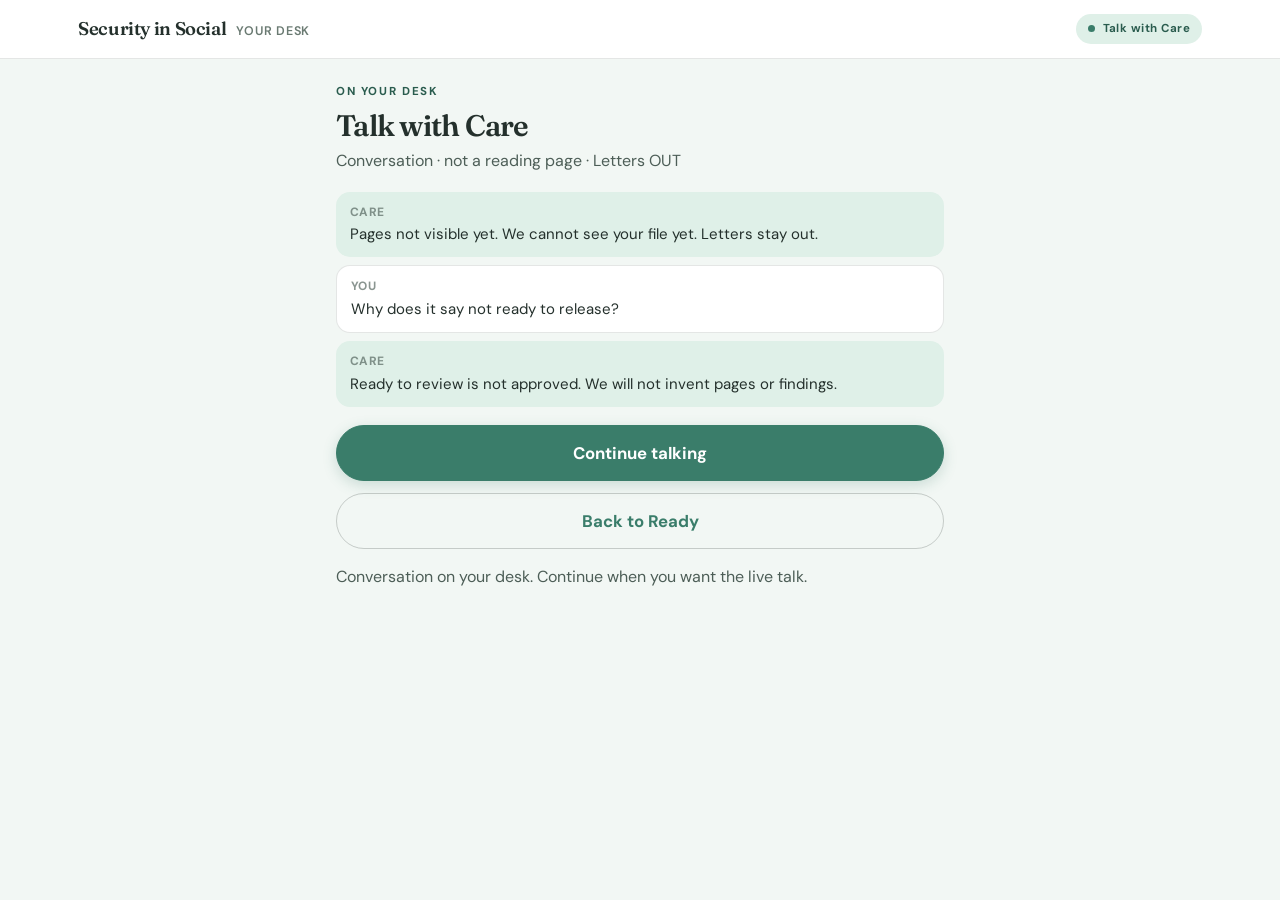
==== commit cb46622f: "Materialize Soft CLEAR prove pack PNGs + tip-html (tip 5f84300)" ====
--- a/portal-pr23-sample-out-5f84300/tip-html/care-talk/index.html
+++ b/portal-pr23-sample-out-5f84300/tip-html/care-talk/index.html
@@ -84,14 +84,14 @@
     .care-actions .btn { width: 100%; text-decoration: none; }
     .care-page .talk-card[hidden],
     .care-page #aboutCard[hidden] { display: none !important; }
+    .sample-mark { display: none !important; }
     .sr-only { position: absolute; width: 1px; height: 1px; padding: 0; margin: -1px; overflow: hidden; clip: rect(0,0,0,0); white-space: nowrap; border: 0; }
     .dock { border-top: 2px solid var(--text); background: var(--text); color: var(--surface-2); padding: .75rem 1rem; font-size: .85rem; border-radius: var(--radius); }
     .dock summary { cursor: pointer; color: var(--accent-bright); font-weight: 700; margin-bottom: .5rem; font-family: var(--sans); }
     pre { margin: 0; white-space: pre-wrap; overflow: auto; max-height: 220px; }
   </style>
-<style id="soft-clear-sample-out">.sample-mark,.sample-mark *{display:none!important;visibility:hidden!important;opacity:0!important;font-size:0!important;width:0!important;height:0!important;overflow:hidden!important}</style></head>
+</head>
 <body>
-  <div class="sample-mark" aria-hidden="true"></div>
   <header class="desk-top">
     <div class="desk-top-inner">
       <a class="brand" href="/">
@@ -122,7 +122,7 @@
       <h2>Staff packet board</h2>
       <p class="sub">Staff packet board.</p>
     </div>
-    <script src="/care-talk/about-boot.js"></script>
+    <script src="./about-boot.js"></script>
     <div class="card talk-card" id="talkCard" hidden>
       <h2 class="sr-only">Live talk</h2>
       <div class="talk-stage">
@@ -436,7 +436,7 @@
       return 'NEEDS_RECORDS';
     }
     function listPrimaryGap(x) {
-      if (!x) return '<p class="sub">No extra missing-record list on this sample.</p>';
+      if (!x) return '<p class="sub">No extra missing-record list on this packet.</p>';
       const plain = gapPlain(x);
       const cites = gapCites(x);
       const note = (x && typeof x === 'object' && x.note) ? x.note : '';
@@ -540,9 +540,8 @@
       const deskLink = document.getElementById('deskLink');
       const id = normalizeCaseId(payloadCaseId(payload)) || payloadCaseId(payload) || '';
       const sample = !(payload && payloadIsUpload(payload, id));
-      const mark = sample ? '' : '';
       if (kicker) kicker.textContent = id ? (id + ' · on your desk') : 'On your desk';
-      if (pill) pill.textContent = (id || 'Talk with Care') + (sample ? '' : '');
+      if (pill) pill.textContent = 'Talk with Care';
       if (deskLink) deskLink.href = id ? ('/#' + encodeURIComponent(id) + '/packet') : '/';
       if (!thread) return;
       function bubble(who, text, kind) {
@@ -550,9 +549,9 @@
       }
       if (!payload || !pagesExist(payload) || honestChipPlain(payload) === 'Still reading') {
         thread.innerHTML =
-          bubble('Care' + mark, 'Pages not visible yet. We cannot see your file yet. Letters stay out.', 'specialist') +
-          bubble('You' + mark, 'Why does it say not ready to release?', 'you') +
-          bubble('Care' + mark, 'Ready to review is not approved. We will not invent pages or findings.', 'specialist');
+          bubble('Care', 'Pages not visible yet. We cannot see your file yet. Letters stay out.', 'specialist') +
+          bubble('You', 'Why does it say not ready to release?', 'you') +
+          bubble('Care', 'Ready to review is not approved. We will not invent pages or findings.', 'specialist');
         return;
       }
       if (id === 'CASE-001' && sample) {
@@ -563,9 +562,9 @@
         return;
       }
       thread.innerHTML =
-        bubble('Care' + mark, talkOpenerLine(payload), 'specialist') +
-        bubble('You' + mark, 'So this is not ready to release?', 'you') +
-        bubble('Care' + mark, 'Correct. Ready to review is not approved. Specialists assemble the file. Letters stay out.', 'specialist');
+        bubble('Care', talkOpenerLine(payload), 'specialist') +
+        bubble('You', 'So this is not ready to release?', 'you') +
+        bubble('Care', 'Correct. Ready to review is not approved. Specialists assemble the file. Letters stay out.', 'specialist');
     }
     function renderAbout(payload) {
       paintThread(payload);
@@ -601,16 +600,15 @@
       const count = extracting ? 0 : (Number.isFinite(payload.exhibitCount) ? payload.exhibitCount : labels.length);
       const chips = oneChipFromPayload(payload);
       const back = '/#' + encodeURIComponent(caseId || '') + '/packet';
-      const mark = upload ? 'this-device file' : 'this packet';
-      const packetWord = upload ? 'this packet' : 'this packet';
-      const footerMark = upload ? '' : '';
+      const mark = upload ? 'this-device file' : '';
+      const packetWord = 'this packet';
       const missingHtml = extracting
         ? '<p class="sub">Pages not visible yet. No invented EX codes. No invented findings.</p>'
         : listPrimaryGap(top);
       el.className = 'card pin';
       el.innerHTML =
         '<h2>Staff packet board</h2>' +
-        '<p class="meta plain"><strong>' + esc(caseId) + '</strong> · ' + esc(mark) + '</p>' +
+        '<p class="meta plain"><strong>' + esc(caseId) + '</strong>' + (mark ? ' · ' + esc(mark) : '') + '</p>' +
         (notes ? '<p class="plain">' + esc(notes) + '</p>' : '') +
         (chips ? '<div class="status-row">' + chips + '</div>' : '') +
         (showsHtml ? '<span class="field-lbl">What the file shows</span>' + showsHtml : '') +
@@ -619,7 +617,7 @@
         '<p class="plain">Ready to review is not approved. Extracted is not verified.</p>' +
         (extracting ? '' : '<p class="plain"><strong>' + esc(String(count)) + '</strong> file' + (count === 1 ? '' : 's') + ' in ' + packetWord + '</p>') +
         (labels.length ? listEveryday(labels) : '') +
-        '<p class="footer-lock">Letters: <span class="tag locked">OUT</span>' + footerMark + '</p>';
+        '<p class="footer-lock">Letters: <span class="tag locked">OUT</span></p>';
       if (deskLink) deskLink.href = back;
     }
 
--- a/portal-pr23-sample-out-5f84300/tip-html/css/tokens.css
+++ b/portal-pr23-sample-out-5f84300/tip-html/css/tokens.css
@@ -33,7 +33,7 @@
   --space-3: 24px;
   --space-4: 40px;
   --space-5: 72px;
-  --desk-max: 1100px;
+  --desk-max: 1180px;
   --ease: cubic-bezier(0.22, 1, 0.36, 1);
   --shadow-quiet: 0 1px 0 rgba(36, 48, 44, 0.04), 0 14px 36px rgba(36, 48, 44, 0.06);
 }
--- a/portal-pr23-sample-out-5f84300/tip-html/css/desk.css
+++ b/portal-pr23-sample-out-5f84300/tip-html/css/desk.css
@@ -10,7 +10,7 @@
 
 :root {
   --rail-w: 240px;
-  --care-w: 320px;
+  --care-w: 340px;
 }
 
 body {
@@ -26,20 +26,9 @@
 
 a { color: inherit; }
 
-/* Quiet SAMPLE corner watermark (not engineer SCRATCH ribbon) */
+/* Soft CLEAR Ready: SAMPLE watermark off claimant Care/Ready face */
 .sample-mark {
-  position: fixed;
-  right: 18px;
-  bottom: 16px;
-  z-index: 40;
-  font-size: 11px;
-  font-weight: 700;
-  letter-spacing: 0.1em;
-  text-transform: uppercase;
-  color: var(--faint);
-  opacity: 0.7;
-  pointer-events: none;
-  user-select: none;
+  display: none !important;
 }
 
 /* --- Top bar --- */
@@ -89,12 +78,13 @@
   align-items: center;
   gap: 8px;
   padding: 6px 12px;
-  border: 1px solid var(--line);
+  border: 0;
   border-radius: 999px;
-  font-size: 0.82rem;
-  font-weight: 600;
-  color: var(--muted);
-  background: var(--surface-2);
+  font-size: 0.72rem;
+  font-weight: 700;
+  letter-spacing: 0.04em;
+  color: var(--accent-deep);
+  background: var(--accent-soft);
 }
 
 .case-pill .dot {
@@ -129,21 +119,20 @@
 }
 
 @media (max-width: 820px) {
-  /* Phone stack: steps, then Ready pane, then Care. Reset the tablet
-     grid-column: 1 / -1 so Care is not auto-placed into row 1 and painted
-     over the sticky step nav. */
+  /* Phone stack: thin step strip, then Ready pane (H1 first), then Care.
+     Do not wrap steps into 2×2 cards — that is chrome-first HOLD. */
   .desk-shell,
   .desk-shell.has-care {
     grid-template-columns: 1fr;
-    padding: 20px 16px 64px;
-    gap: 20px;
+    padding: 12px 16px 28px;
+    gap: 12px;
   }
   .case-rail {
     display: flex;
     flex-direction: row;
     flex-wrap: wrap;
-    gap: 8px;
-    padding: 12px;
+    gap: 6px;
+    padding: 6px;
     order: 1;
     grid-column: 1;
     grid-row: auto;
@@ -161,8 +150,25 @@
     min-height: 0;
   }
   .case-rail .rail-title,
-  .case-rail .rail-meta { display: none; }
-  .step { flex: 1 1 auto; min-width: 100px; }
+  .case-rail .rail-meta,
+  .case-rail .rail-case,
+  .case-rail .rail-letters { display: none; }
+  .step {
+    flex: 1 1 0;
+    min-width: 0;
+    margin-bottom: 0;
+    padding: 10px 4px;
+    text-align: center;
+    display: flex;
+    align-items: center;
+    justify-content: center;
+  }
+  .step .n { display: none; }
+  .step .l {
+    font-size: 0.8rem;
+    letter-spacing: 0;
+    white-space: nowrap;
+  }
 }
 
 /* --- Left case rail --- */
@@ -190,9 +196,39 @@
   font-weight: 700;
   letter-spacing: 0.14em;
   text-transform: uppercase;
+  color: var(--muted);
+  margin: 0 0 10px;
+  padding: 0 8px;
+}
+
+.rail-case {
+  display: inline-flex;
+  align-items: center;
+  gap: 6px;
+  background: var(--accent-soft);
   color: var(--accent-deep);
-  margin: 0 0 16px;
+  border-radius: 999px;
+  padding: 6px 10px;
+  font-size: 11px;
+  font-weight: 700;
+  letter-spacing: 0.04em;
+  margin: 0 0 18px;
+}
+
+.rail-case .dot {
+  width: 7px;
+  height: 7px;
+  border-radius: 50%;
+  background: var(--accent);
+}
+
+.rail-letters {
+  margin-top: 16px;
   padding: 0 8px;
+  font-size: 0.82rem;
+  font-weight: 600;
+  color: var(--muted);
+  line-height: 1.45;
 }
 
 .step {
@@ -212,22 +248,23 @@
 }
 
 .step.on {
-  background: var(--text);
+  background: var(--accent);
   color: var(--on-accent);
-  border-color: var(--text);
+  border-color: var(--accent);
 }
 
 .step .n {
   display: block;
-  font-size: 0.68rem;
-  font-weight: 700;
-  letter-spacing: 0.1em;
-  text-transform: uppercase;
-  opacity: 0.7;
-  margin-bottom: 2px;
-}
-
-.step.on .n { opacity: 0.75; color: var(--accent-bright); }
+  font-size: 0.72rem;
+  font-weight: 600;
+  letter-spacing: 0;
+  text-transform: none;
+  opacity: 0.9;
+  margin-top: 2px;
+  margin-bottom: 0;
+}
+
+.step.on .n { opacity: 0.9; color: var(--on-accent); }
 
 .step .l {
   display: block;
@@ -264,7 +301,7 @@
 
 @media (max-width: 820px) {
   .pane {
-    padding: 28px 20px 36px;
+    padding: 16px 16px 12px;
     min-height: 0;
   }
 }
@@ -522,6 +559,61 @@
   max-width: 28em;
 }
 
+.pane.teach-ready {
+  background: transparent;
+  border: 0;
+  box-shadow: none;
+  padding-left: 4px;
+  padding-right: 4px;
+  min-height: 0;
+}
+
+.ready-teach {
+  display: grid;
+  grid-template-columns: 1fr 1fr;
+  gap: 14px;
+  margin-top: 18px;
+}
+
+@media (max-width: 820px) {
+  .ready-teach { grid-template-columns: 1fr; }
+}
+
+.teach-card {
+  background: var(--panel);
+  border: 1px solid var(--line);
+  border-radius: var(--radius);
+  padding: 16px 18px 18px;
+}
+
+.teach-card .kicker {
+  margin-bottom: 8px;
+  color: var(--muted);
+}
+
+.show-lead {
+  font-weight: 650;
+  font-size: 1.05rem;
+  margin: 8px 0 0;
+  color: var(--text);
+  line-height: 1.35;
+}
+
+.show-meta {
+  margin: 4px 0 0;
+  color: var(--muted);
+  font-size: 0.92rem;
+  font-weight: 600;
+}
+
+a.gap-check {
+  display: inline-flex;
+  margin-top: 14px;
+  padding: 0 18px;
+  font-size: 0.95rem;
+  text-decoration: none;
+}
+
 /* Ready stamp */
 .ready-stamp {
   border: 2px solid var(--accent);
@@ -595,13 +687,13 @@
   /* After the desktop min-height so Care can sit below the rail in flow. */
   .care-rail {
     min-height: 0;
+    border-color: var(--accent);
   }
 }
 
 .care-head {
   padding: 18px 18px 14px;
   border-bottom: 1px solid var(--line);
-  border-top: 3px solid var(--accent);
 }
 
 .care-head .kicker { margin-bottom: 6px; }
@@ -625,8 +717,8 @@
   padding: 16px 18px;
   display: flex;
   flex-direction: column;
-  gap: 14px;
-  background: var(--surface-2);
+  gap: 10px;
+  background: var(--panel);
 }
 
 .care-msg {
@@ -638,17 +730,18 @@
 }
 
 .care-msg.specialist {
-  background: var(--panel);
+  background: var(--accent-soft);
+  border: 0;
+  color: var(--text);
+  align-self: stretch;
+}
+
+.care-msg.you {
+  background: var(--panel);
+  color: var(--text);
   border: 1px solid var(--line);
-  color: var(--text);
   align-self: stretch;
-}
-
-.care-msg.you {
-  background: var(--text);
-  color: var(--on-accent);
-  align-self: flex-end;
-  max-width: 88%;
+  max-width: 100%;
 }
 
 .care-msg .who {
@@ -739,3 +832,189 @@
   gap: 12px;
   min-height: 280px;
 }
+
+/* Phone Ready teach-first (D1). Must sit AFTER unscoped .step/.case-rail
+   rules so the thin strip wins the cascade. Desk 03 / Care 02 unchanged. */
+@media (max-width: 820px) {
+  /* Real word spaces — negative Fraunces tracking reads as run-on. */
+  h1,
+  .brand-mark,
+  .brand-sub,
+  .care-head h2,
+  .step .l {
+    letter-spacing: 0;
+    word-spacing: 0.12em;
+  }
+
+  h1 {
+    font-size: 1.7rem;
+    margin: 0 0 6px;
+    line-height: 1.2;
+  }
+
+  .sis-desk .desk-top-inner {
+    padding: 8px 14px 6px;
+    gap: 10px;
+  }
+
+  /* D1 face brand is Your desk + CASE chip. Keep Security in Social
+     in the document title; small spaced mark stays for a11y readers. */
+  .sis-desk .brand {
+    flex-direction: row;
+    align-items: baseline;
+    gap: 8px;
+  }
+
+  .sis-desk .brand-mark {
+    position: absolute;
+    width: 1px;
+    height: 1px;
+    overflow: hidden;
+    clip: rect(0, 0, 0, 0);
+    white-space: nowrap;
+  }
+
+  .sis-desk .brand-sub {
+    font-family: var(--serif);
+    font-size: 1.4rem;
+    font-weight: 600;
+    letter-spacing: 0;
+    word-spacing: 0.08em;
+    text-transform: none;
+    color: var(--text);
+  }
+
+  .sis-desk .case-pill {
+    flex-shrink: 0;
+  }
+
+  .sis-desk .desk-shell,
+  .sis-desk .desk-shell.has-care {
+    padding: 8px 12px 16px;
+    gap: 8px;
+  }
+
+  .sis-desk .case-rail {
+    display: flex;
+    flex-direction: row;
+    flex-wrap: nowrap;
+    align-items: stretch;
+    gap: 6px;
+    padding: 4px;
+  }
+
+  .sis-desk .step,
+  .sis-desk a.step,
+  .sis-desk .step.on {
+    display: flex;
+    align-items: center;
+    justify-content: center;
+    flex: 1 1 0;
+    min-width: 0;
+    margin: 0;
+    padding: 8px 4px;
+    min-height: 36px;
+    border-radius: 999px;
+    text-align: center;
+  }
+
+  .sis-desk .step .n,
+  .sis-desk .step.on .n {
+    display: none !important;
+  }
+
+  .sis-desk .step .l {
+    display: block;
+    font-size: 0.78rem;
+    letter-spacing: 0;
+    word-spacing: 0.04em;
+    white-space: nowrap;
+  }
+
+  .lede {
+    margin: 0 0 10px;
+    font-size: 0.92rem;
+    line-height: 1.35;
+  }
+
+  .lede-desk {
+    display: none;
+  }
+
+  .sis-desk .pane {
+    padding: 8px 8px 4px;
+  }
+
+  .pane.teach-ready {
+    padding: 0;
+  }
+
+  .ready-teach {
+    gap: 8px;
+    margin-top: 0;
+  }
+
+  .teach-card {
+    padding: 10px 12px 12px;
+  }
+
+  .show-lead {
+    font-size: 0.95rem;
+    margin: 2px 0 0;
+  }
+
+  .show-meta {
+    margin: 2px 0 0;
+    font-size: 0.85rem;
+  }
+
+  a.gap-check {
+    display: none;
+  }
+
+  .sis-desk .care-head {
+    padding: 10px 12px 2px;
+    border-bottom: 0;
+  }
+
+  .sis-desk .care-head p:not(.kicker) {
+    display: none;
+  }
+
+  .sis-desk .care-head .kicker {
+    display: block;
+    margin-bottom: 2px;
+  }
+
+  .sis-desk .care-head h2 {
+    font-size: 1.15rem;
+    margin: 0;
+  }
+
+  .sis-desk .care-body {
+    padding: 6px 12px 2px;
+    gap: 6px;
+  }
+
+  /* D1 first face: two bubbles, then Continue talking. */
+  .sis-desk .care-body .care-msg:nth-child(3) {
+    display: none;
+  }
+
+  .sis-desk .care-listen {
+    display: none;
+  }
+
+  .sis-desk .care-msg {
+    padding: 8px 10px;
+    font-size: 0.84rem;
+  }
+
+  .sis-desk .care-talk-link {
+    margin: 0;
+  }
+
+  .sis-desk .care-foot {
+    padding: 8px 12px 12px;
+  }
+}
--- a/portal-pr23-sample-out-5f84300/tip-html/css/desk-live.css
+++ b/portal-pr23-sample-out-5f84300/tip-html/css/desk-live.css
@@ -136,16 +136,18 @@
   display: flex;
   align-items: center;
   justify-content: center;
-  min-height: 44px;
+  min-height: var(--cta-min);
+  width: 100%;
   margin: 0 0 10px;
   padding: 0 16px;
   border-radius: 999px;
   background: var(--accent);
   color: var(--on-accent);
   font-weight: 700;
-  font-size: 0.9rem;
+  font-size: 1.05rem;
   text-decoration: none;
   font-family: var(--sans);
+  border: 1.5px solid var(--accent);
 }
 
 .care-talk-link:hover {
@@ -319,12 +321,20 @@
 }
 
 @media (max-width: 820px) {
-  .case-switch {
+  /* Ready face: picker above H1 is chrome-first HOLD. Hide on Ready.
+     Other phone steps keep a full-width second row. */
+  .desk-shell.has-care .case-switch,
+  body.sis-phone-ready .case-switch {
+    display: none !important;
+  }
+
+  .desk-shell:not(.has-care) .case-switch {
     display: flex;
     flex-wrap: wrap;
+    flex: 1 1 100%;
     gap: 8px;
     border-top: 0;
-    padding: 0;
+    padding: 4px 0 0;
     margin: 0;
     width: 100%;
   }
@@ -346,6 +356,11 @@
   }
 
   .care-foot {
-    padding: 16px 16px 18px;
-  }
-}
+    padding: 10px 14px 14px;
+    border-top: 0;
+  }
+
+  .care-listen {
+    display: none;
+  }
+}
